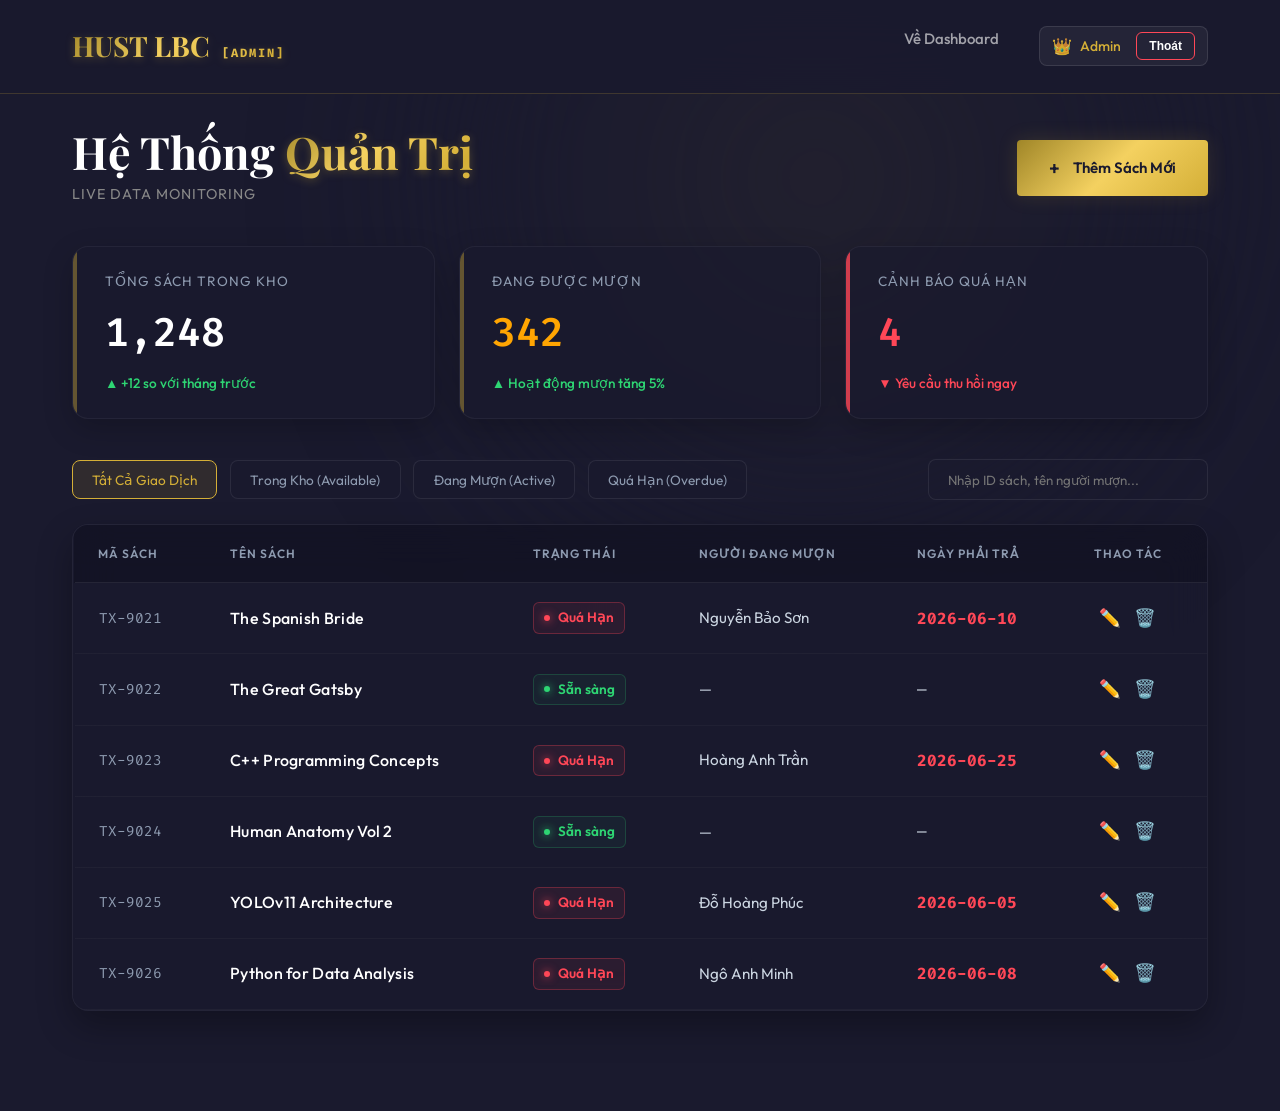
==== frontend/admin.html @ 91924d52 "fix something" ====
<!doctype html>
<html lang="en">
  <head>
    <meta charset="UTF-8" />
    <meta name="viewport" content="width=device-width, initial-scale=1.0" />
    <title>Admin Portal | HUST LBC</title>

    <link rel="preconnect" href="https://fonts.googleapis.com" />
    <link rel="preconnect" href="https://fonts.gstatic.com" crossorigin />
    <link
      href="https://fonts.googleapis.com/css2?family=Fira+Code:wght@400;500;600&family=Playfair+Display:ital,wght@0,600;0,700;1,600&family=Outfit:wght@300;400;500;600;700&display=swap"
      rel="stylesheet" />

    <link rel="stylesheet" href="assets/css/style.css" />
    <link rel="stylesheet" href="assets/css/admin.css?v=101" />
  </head>
  <body>
    <nav>
      <div class="container">
        <a href="index.html" class="logo metallic-gold"
          >HUST LBC <span class="admin-badge">[ADMIN]</span></a
        >
        <ul class="nav-links">
          <li><a href="dashboard.html">Về Dashboard</a></li>
          <li class="user-nav-wrapper" style="display: flex">
            <div class="user-info-box">
              <span class="user-icon" style="color: #ff4757">👑</span>
              <span id="user-display-name">Admin</span>
            </div>
            <button id="logout-btn" class="btn-logout">Thoát</button>
          </li>
        </ul>
      </div>
    </nav>

    <main class="admin-main">
      <div class="ambient-glow-fintech"></div>

      <div class="container">
        <header class="admin-header fade-in-up">
          <div>
            <h1 class="dash-title">
              Hệ Thống <span class="metallic-gold">Quản Trị</span>
            </h1>
            <p
              style="
                color: #888;
                font-size: 0.9rem;
                margin-top: 0.5rem;
                letter-spacing: 1px;
              ">
              LIVE DATA MONITORING
            </p>
          </div>
          <button class="btn btn-gold btn-glow" id="btn-add-book">
            <span style="font-size: 1.2rem; margin-right: 5px">+</span> Thêm
            Sách Mới
          </button>
        </header>

        <div class="fintech-summary fade-in-up" style="animation-delay: 0.1s">
          <div class="summary-card">
            <div class="card-title">Tổng Sách Trong Kho</div>
            <div class="card-value">1,248</div>
            <div class="card-trend trend-up">▲ +12 so với tháng trước</div>
          </div>
          <div class="summary-card">
            <div class="card-title">Đang Được Mượn</div>
            <div class="card-value" style="color: #ffa502">342</div>
            <div class="card-trend trend-up">▲ Hoạt động mượn tăng 5%</div>
          </div>
          <div class="summary-card card-alert">
            <div class="card-title">Cảnh Báo Quá Hạn</div>
            <div class="card-value" style="color: #ff4757" id="overdue-count">
              0
            </div>
            <div class="card-trend trend-down">▼ Yêu cầu thu hồi ngay</div>
          </div>
        </div>

        <div class="filter-bar fade-in-up" style="animation-delay: 0.2s">
          <div class="filter-pills" id="book-filters">
            <button class="pill-btn active" data-filter="all">
              Tất Cả Giao Dịch
            </button>
            <button class="pill-btn" data-filter="available">
              Trong Kho (Available)
            </button>
            <button class="pill-btn" data-filter="borrowed">
              Đang Mượn (Active)
            </button>
            <button class="pill-btn" data-filter="overdue">
              Quá Hạn (Overdue)
            </button>
          </div>
          <div class="search-box">
            <input
              type="text"
              id="admin-search"
              placeholder="Nhập ID sách, tên người mượn..."
              class="fintech-input" />
          </div>
        </div>

        <div class="table-container fade-in-up" style="animation-delay: 0.3s">
          <table class="fintech-table">
            <thead>
              <tr>
                <th>Mã Sách</th>
                <th>Tên Sách</th>
                <th>Trạng Thái</th>
                <th>Người Đang Mượn</th>
                <th>Ngày Phải Trả</th>
                <th>Thao Tác</th>
              </tr>
            </thead>
            <tbody id="admin-book-list"></tbody>
          </table>
        </div>
      </div>
    </main>

    <div id="book-modal" class="modal-overlay">
      <div class="modal-content scale-in">
        <h2 class="metallic-gold">Khởi Tạo Dữ Liệu Sách</h2>
        <p style="color: #888; margin-bottom: 2rem">
          Đang chờ API endpoint từ C++ backend.
        </p>
        <button class="btn btn-outline" id="close-book-modal">
          Đóng cửa sổ
        </button>
      </div>
    </div>
    <script src="assets/js/i18n.js"></script>

    <script src="assets/js/main.js"></script>
    <script src="assets/js/admin/admin.js"></script>
  </body>
</html>
---- frontend/assets/css/style.css ----
/* ==========================================================================
   GLOBAL VARIABLES & RESET
   ========================================================================== */
:root {
  --color-bg: #1a1a2e;
  --color-bg-alt: #16162a;
  --color-text: #ffffff;
  --color-text-muted: rgba(255, 255, 255, 0.6);
  --color-gold: #d4af37;
  --color-gold-light: #f4d160;
  --color-gold-dark: #a08628;
  --color-silver: #c0c0c0;
  --font-display: "Playfair Display", serif;
  --font-body: "Outfit", sans-serif;
}

*,
*::before,
*::after {
  margin: 0;
  padding: 0;
  box-sizing: border-box;
}

html {
  font-size: 16px;
  scroll-behavior: smooth;
}

body {
  font-family: var(--font-body);
  background: var(--color-bg);
  color: var(--color-text);
  line-height: 1.6;
  -webkit-font-smoothing: antialiased;
  min-height: 100vh;
  overflow-x: hidden;
}

.container {
  max-width: 1200px;
  margin: 0 auto;
  padding: 0 2rem;
}

/* ==========================================================================
   UTILITIES & TYPOGRAPHY
   ========================================================================== */
.metallic-gold {
  background: linear-gradient(
    135deg,
    var(--color-gold-dark) 0%,
    var(--color-gold-light) 25%,
    var(--color-gold) 50%,
    var(--color-gold-light) 75%,
    var(--color-gold-dark) 100%
  );
  -webkit-background-clip: text;
  -webkit-text-fill-color: transparent;
  background-clip: text;
  filter: drop-shadow(0 2px 4px rgba(212, 175, 55, 0.3));
  background-size: 200% auto;
  animation: shine 3s linear infinite;
}

.metallic-silver {
  background: linear-gradient(
    135deg,
    #888 0%,
    #fff 25%,
    #c0c0c0 50%,
    #fff 75%,
    #888 100%
  );
  -webkit-background-clip: text;
  -webkit-text-fill-color: transparent;
  background-clip: text;
}

a:focus-visible,
button:focus-visible {
  outline: 2px solid var(--color-gold);
  outline-offset: 4px;
}

/* ==========================================================================
   COMPONENTS: BUTTONS
   ========================================================================== */
.btn {
  display: inline-flex;
  align-items: center;
  gap: 0.5rem;
  padding: 1rem 2rem;
  font-family: inherit;
  font-size: 0.9375rem;
  font-weight: 600;
  text-decoration: none;
  border: none;
  border-radius: 4px;
  cursor: pointer;
  transition: all 0.4s ease;
}

.btn-gold {
  color: var(--color-bg);
  background: linear-gradient(
    135deg,
    var(--color-gold-dark),
    var(--color-gold-light),
    var(--color-gold)
  );
  box-shadow:
    0 4px 15px rgba(212, 175, 55, 0.3),
    inset 0 1px 0 rgba(255, 255, 255, 0.3),
    inset 0 -1px 0 rgba(0, 0, 0, 0.1);
  animation: goldGlow 2s ease-in-out infinite;
}

.btn-gold:hover {
  transform: translateY(-2px);
  animation: none;
  box-shadow:
    0 8px 25px rgba(212, 175, 55, 0.4),
    inset 0 1px 0 rgba(255, 255, 255, 0.3),
    inset 0 -1px 0 rgba(0, 0, 0, 0.1);
}

.btn-outline {
  color: var(--color-gold);
  background: transparent;
  border: 2px solid var(--color-gold);
}

.btn-outline:hover {
  background: rgba(212, 175, 55, 0.1);
}

/* ==========================================================================
   LAYOUT: HEADER (NAV)
   ========================================================================== */
nav {
  position: fixed;
  top: 0;
  left: 0;
  right: 0;
  z-index: 100;
  padding: 1.5rem 0;
  background: rgba(26, 26, 46, 0.9);
  backdrop-filter: blur(20px);
  border-bottom: 1px solid rgba(212, 175, 55, 0.2);
}

nav .container {
  display: flex;
  justify-content: space-between;
  align-items: center;
}

.logo {
  font-family: var(--font-display);
  font-size: 1.75rem;
  font-weight: 700;
  text-decoration: none;
}

.nav-links {
  display: flex;
  gap: 2.5rem;
  list-style: none;
}

.nav-links a {
  font-size: 0.9375rem;
  font-weight: 500;
  text-decoration: none;
  color: var(--color-text-muted);
  transition: all 0.3s ease;
  position: relative;
}

.nav-links a::after {
  content: "";
  position: absolute;
  bottom: -4px;
  left: 0;
  width: 0;
  height: 2px;
  background: linear-gradient(
    90deg,
    var(--color-gold-dark),
    var(--color-gold-light)
  );
  transition: width 0.3s cubic-bezier(0.34, 1.56, 0.64, 1);
}

.nav-links a:hover {
  color: var(--color-gold);
}

.nav-links a:hover::after {
  width: 100%;
}

@media (max-width: 768px) {
  .nav-links {
    display: none;
  }
}

/* ==========================================================================
   LAYOUT: FOOTER
   ========================================================================== */
footer {
  padding: 60px 0 40px;
  border-top: 1px solid rgba(212, 175, 55, 0.2);
  text-align: center;
}

.footer-logo {
  font-family: var(--font-display);
  font-size: 1.5rem;
  font-weight: 700;
  margin-bottom: 1rem;
}

footer p {
  font-size: 0.875rem;
  color: var(--color-text-muted);
}

/* ==========================================================================
   GLOBAL ANIMATIONS
   ========================================================================== */
@keyframes fadeInUp {
  from {
    opacity: 0;
    transform: translateY(60px);
  }
  to {
    opacity: 1;
    transform: translateY(0);
  }
}

@keyframes shine {
  0% {
    background-position: -200% center;
  }
  100% {
    background-position: 200% center;
  }
}

@keyframes goldGlow {
  0%,
  100% {
    box-shadow: 0 4px 15px rgba(212, 175, 55, 0.3);
  }
  50% {
    box-shadow:
      0 4px 30px rgba(212, 175, 55, 0.5),
      0 0 50px rgba(212, 175, 55, 0.2);
  }
}

.reveal {
  opacity: 0;
  transform: translateY(60px);
  transition:
    opacity 0.8s cubic-bezier(0.16, 1, 0.3, 1),
    transform 0.8s cubic-bezier(0.16, 1, 0.3, 1);
}

.reveal.revealed {
  opacity: 1;
  transform: translateY(0);
}

.reveal-3d {
  opacity: 0;
  transform: translateY(40px) rotateX(10deg);
  transition:
    opacity 0.8s cubic-bezier(0.16, 1, 0.3, 1),
    transform 0.8s cubic-bezier(0.16, 1, 0.3, 1);
}

.reveal-3d.revealed {
  opacity: 1;
  transform: translateY(0) rotateX(0deg);
}

.stagger-1 {
  transition-delay: 0.1s;
}
.stagger-2 {
  transition-delay: 0.2s;
}
.stagger-3 {
  transition-delay: 0.3s;
}
.stagger-4 {
  transition-delay: 0.4s;
}

/* Reduced Motion Override */
@media (prefers-reduced-motion: reduce) {
  *,
  .btn-gold,
  .reveal,
  .reveal-3d {
    animation-duration: 0.01ms !important;
    transition-duration: 0.01ms !important;
    animation-delay: 0ms !important;
  }
  .metallic-gold {
    animation: none;
  }
  .reveal,
  .reveal-3d {
    opacity: 1;
    transform: none;
  }
}
/* ==========================================================================
   USER PROFILE NAVBAR (HIỂN THỊ TÀI KHOẢN VÀ NÚT ĐĂNG XUẤT)
   ========================================================================== */
.user-nav-wrapper {
  display: flex;
  align-items: center;
  gap: 15px;
  padding: 5px 12px;
  background-color: rgba(255, 255, 255, 0.05);
  border-radius: 8px;
  border: 1px solid rgba(255, 255, 255, 0.1);
  transition: all 0.3s ease;
}

.user-info-box {
  display: flex;
  align-items: center;
  gap: 8px;
  color: #ffffff;
  font-size: 14px;
  font-weight: 500;
}

.user-icon {
  font-size: 16px;
  opacity: 0.8;
}

#user-display-name {
  color: var(--color-gold, #d4af37);
  max-width: 150px;
  white-space: nowrap;
  overflow: hidden;
  text-overflow: ellipsis;
}

.btn-logout {
  background-color: transparent;
  color: #ffffff;
  border: 1px solid #ff4757;
  padding: 6px 12px;
  font-size: 12px;
  font-weight: 600;
  border-radius: 6px;
  cursor: pointer;
  transition: all 0.3s ease;
}

.btn-logout:hover {
  background-color: #ff4757;
  color: #ffffff;
  box-shadow: 0 0 10px rgba(255, 71, 87, 0.4);
  transform: translateY(-1px);
}

.btn-logout:active {
  transform: translateY(1px);
}
/* ==========================================================================
   ⚙️ GLOBAL LIGHT THEME (Áp dụng cho mọi trang)
   ========================================================================== */
body.light-theme {
  background-color: #f5f5f7 !important;
  color: #1d1d1f !important;
}

body.light-theme nav {
  background: rgba(255, 255, 255, 0.95) !important;
  border-bottom: 1px solid rgba(0, 0, 0, 0.08);
  box-shadow: 0 2px 10px rgba(0, 0, 0, 0.05);
}

body.light-theme .nav-links a,
body.light-theme .logo {
  color: #b8860b !important;
  font-weight: 500;
}

body.light-theme .nav-links a:hover,
body.light-theme .nav-links a.active {
  color: #ffd700 !important;
  border-bottom: 2px solid #ffd700;
}

body.light-theme .user-info-box {
  color: #1d1d1f !important;
}

body.light-theme .user-nav-wrapper {
  background-color: rgba(0, 0, 0, 0.05) !important;
  border-color: rgba(0, 0, 0, 0.1) !important;
}

/* Đổi màu các Khối (Card) và Tiêu đề trên nền sáng */
body.light-theme .section-title,
body.light-theme .card-title,
body.light-theme .product-title,
body.light-theme h1,
body.light-theme h2,
body.light-theme h3 {
  color: #1d1d1f !important;
}

body.light-theme .product-card-inner,
body.light-theme .stat-card,
body.light-theme .setting-card-luxury {
  background: rgba(0, 0, 0, 0.02) !important;
  border-color: rgba(0, 0, 0, 0.08) !important;
  box-shadow: 0 4px 15px rgba(0, 0, 0, 0.05);
}

body.light-theme .card-desc,
body.light-theme .hero-description,
body.light-theme p {
  color: #6e6e73 !important;
}
---- frontend/assets/css/admin.css ----
/* ==========================================================================
   ADMIN PORTAL - FINTECH MIDNIGHT SAPPHIRE EDITION
   ========================================================================== */
.admin-main {
  background-color: #1a1a2e; /* Sắc độ gốc của dải màu huyền bí */
  background-image: radial-gradient(
    at 50% 0%,
    rgba(26, 26, 46, 0.8) 0px,
    transparent 50%
  );
  color: #ffffff;
  padding-top: 130px;
  padding-bottom: 100px;
  min-height: 100vh;
  position: relative;
  overflow: hidden;
}

.admin-badge {
  font-family: "Fira Code", monospace;
  font-size: 0.75rem;
  color: #ff4757;
  letter-spacing: 2px;
  margin-left: 5px;
}

/* Tinh chỉnh quầng sáng hòa quyện giữa sắc vàng kim và xanh Sapphire */
.ambient-glow-fintech {
  position: absolute;
  top: -20%;
  right: 5%;
  width: 800px;
  height: 800px;
  background: radial-gradient(
    circle,
    rgba(212, 175, 55, 0.06) 0%,
    rgba(26, 26, 46, 0.9) 50%,
    transparent 70%
  );
  filter: blur(90px);
  z-index: 0;
  pointer-events: none;
}

.container {
  position: relative;
  z-index: 1;
}

.admin-header {
  display: flex;
  justify-content: space-between;
  align-items: center;
  margin-bottom: 2.5rem;
}
.dash-title {
  font-family: var(--font-display);
  font-size: 2.8rem;
  line-height: 1;
}

.btn-glow {
  box-shadow: 0 0 20px rgba(212, 175, 55, 0.15);
  transition: all 0.3s ease;
}
.btn-glow:hover {
  box-shadow: 0 0 30px rgba(212, 175, 55, 0.4);
  transform: translateY(-2px);
}

/* =======================================
   SUMMARY CARDS (FINTECH KÍNH MỜ TRÊN NỀN SAPPHIRE)
   ======================================= */
.fintech-summary {
  display: grid;
  grid-template-columns: repeat(3, 1fr);
  gap: 1.5rem;
  margin-bottom: 2.5rem;
}
.summary-card {
  background: rgba(
    26,
    26,
    46,
    0.6
  ); /* Đổ lớp kính mờ theo đúng tông màu phối */
  border: 1px solid rgba(255, 255, 255, 0.05);
  border-radius: 16px;
  padding: 1.5rem 2rem;
  backdrop-filter: blur(20px);
  -webkit-backdrop-filter: blur(20px);
  transition: all 0.4s cubic-bezier(0.16, 1, 0.3, 1);
  position: relative;
  overflow: hidden;
  box-shadow: 0 10px 30px rgba(0, 0, 0, 0.2);
}
.summary-card:hover {
  transform: translateY(-5px);
  background: rgba(26, 26, 46, 0.8);
  border-color: rgba(212, 175, 55, 0.25);
  box-shadow: 0 20px 40px rgba(0, 0, 0, 0.4);
}
.summary-card::before {
  content: "";
  position: absolute;
  top: 0;
  left: 0;
  width: 4px;
  height: 100%;
  background: var(--color-gold);
  opacity: 0.4;
}
.card-alert::before {
  background: #ff4757;
  opacity: 0.8;
}

.card-title {
  font-size: 0.85rem;
  color: #8e9bb0;
  text-transform: uppercase;
  letter-spacing: 1px;
  margin-bottom: 0.5rem;
}
.card-value {
  font-family: "Fira Code", monospace;
  font-size: 2.5rem;
  font-weight: 600;
  margin-bottom: 0.5rem;
}
.card-trend {
  font-size: 0.85rem;
  font-weight: 500;
}
.trend-up {
  color: #2ed573;
}
.trend-down {
  color: #ff4757;
}

/* =======================================
   BỘ LỌC TÌM KIẾM
   ======================================= */
.filter-bar {
  display: flex;
  justify-content: space-between;
  align-items: center;
  margin-bottom: 1.5rem;
}
.filter-pills {
  display: flex;
  gap: 0.8rem;
}
.pill-btn {
  background: rgba(26, 26, 46, 0.4);
  border: 1px solid rgba(255, 255, 255, 0.08);
  color: #8e9bb0;
  padding: 0.6rem 1.2rem;
  border-radius: 8px;
  font-size: 0.85rem;
  cursor: pointer;
  transition: all 0.3s ease;
  font-family: var(--font-body);
}
.pill-btn:hover {
  color: #fff;
  border-color: rgba(255, 255, 255, 0.25);
  background: rgba(26, 26, 46, 0.7);
}
.pill-btn.active {
  background: rgba(212, 175, 55, 0.12);
  color: var(--color-gold);
  border-color: var(--color-gold);
}

.fintech-input {
  background: rgba(26, 26, 46, 0.5);
  border: 1px solid rgba(255, 255, 255, 0.08);
  color: #fff;
  padding: 0.7rem 1.2rem;
  border-radius: 8px;
  width: 280px;
  font-family: var(--font-body);
  outline: none;
  transition: all 0.3s ease;
}
.fintech-input:focus {
  border-color: var(--color-gold);
  box-shadow: 0 0 15px rgba(212, 175, 55, 0.15);
  background: rgba(26, 26, 46, 0.9);
}

/* =======================================
   BẢNG DỮ LIỆU CẤU TRÚC PHẲNG (FINTECH TABLE)
   ======================================= */
.table-container {
  background: rgba(26, 26, 46, 0.4);
  border: 1px solid rgba(255, 255, 255, 0.05);
  border-radius: 16px;
  overflow: hidden;
  backdrop-filter: blur(20px);
  -webkit-backdrop-filter: blur(20px);
  box-shadow: 0 15px 35px rgba(0, 0, 0, 0.3);
}
.fintech-table {
  width: 100%;
  border-collapse: collapse;
  text-align: left;
}
.fintech-table th {
  color: #8e9bb0;
  font-size: 0.75rem;
  font-weight: 600;
  text-transform: uppercase;
  letter-spacing: 1px;
  padding: 1.2rem 1.5rem;
  border-bottom: 1px solid rgba(255, 255, 255, 0.08);
  background: rgba(15, 15, 32, 0.6);
}
.fintech-table td {
  padding: 1.2rem 1.5rem;
  border-bottom: 1px solid rgba(255, 255, 255, 0.03);
  transition: all 0.2s ease;
}

/* Hiệu ứng trượt nhẹ thanh vàng khi rê chuột qua hàng */
.fintech-table tbody tr {
  transition: all 0.3s ease;
  border-left: 2px solid transparent;
}
.fintech-table tbody tr:hover {
  background: rgba(255, 255, 255, 0.02);
  border-left: 2px solid var(--color-gold);
  transform: scale(1.002);
}

.book-id {
  font-family: "Fira Code", monospace;
  color: #8e9bb0;
  font-size: 0.9rem;
}
.book-title {
  font-weight: 500;
  color: #fff;
  letter-spacing: 0.3px;
}
.book-borrower {
  color: #cbd5e1;
  font-size: 0.95rem;
}

/* Trạng thái đèn báo hiệu kỹ thuật số */
.status-indicator {
  display: inline-flex;
  align-items: center;
  gap: 8px;
  font-size: 0.85rem;
  font-weight: 600;
  padding: 4px 10px;
  border-radius: 6px;
}
.dot {
  width: 6px;
  height: 6px;
  border-radius: 50%;
}

.status-available {
  background: rgba(46, 213, 115, 0.05);
  color: #2ed573;
  border: 1px solid rgba(46, 213, 115, 0.2);
}
.status-available .dot {
  background: #2ed573;
  box-shadow: 0 0 8px #2ed573;
}

.status-borrowed {
  background: rgba(255, 165, 2, 0.05);
  color: #ffa502;
  border: 1px solid rgba(255, 165, 2, 0.2);
}
.status-borrowed .dot {
  background: #ffa502;
  box-shadow: 0 0 8px #ffa502;
}

/* Trạng thái quá hạn dứt khoát */
.status-overdue {
  background: rgba(255, 71, 87, 0.08);
  color: #ff4757;
  border: 1px solid rgba(255, 71, 87, 0.3);
  animation: pulseBgRed 2s infinite;
}
.status-overdue .dot {
  background: #ff4757;
  box-shadow: 0 0 10px #ff4757;
}
.date-overdue {
  font-family: "Fira Code", monospace;
  color: #ff4757 !important;
  font-weight: bold;
}
.date-normal {
  font-family: "Fira Code", monospace;
  color: #cbd5e1;
}

@keyframes pulseBgRed {
  0%,
  100% {
    background: rgba(255, 71, 87, 0.04);
  }
  50% {
    background: rgba(255, 71, 87, 0.14);
    box-shadow: 0 0 15px rgba(255, 71, 87, 0.15);
  }
}

.action-btn {
  background: none;
  border: none;
  font-size: 1.1rem;
  cursor: pointer;
  padding: 5px;
  transition: all 0.2s;
  border-radius: 6px;
}
.action-btn:hover {
  background: rgba(255, 255, 255, 0.08);
  transform: translateY(-2px);
}

/* =======================================
   ANIMATIONS
   ======================================= */
.fade-in-up {
  opacity: 0;
  transform: translateY(20px);
  animation: fadeInUp 0.6s cubic-bezier(0.16, 1, 0.3, 1) forwards;
}
@keyframes fadeInUp {
  to {
    opacity: 1;
    transform: translateY(0);
  }
}

.row-fade-in {
  opacity: 0;
  transform: translateX(-10px);
  animation: rowFadeIn 0.4s ease forwards;
}
@keyframes rowFadeIn {
  to {
    opacity: 1;
    transform: translateX(0);
  }
}

/* Modal */
.modal-overlay {
  position: fixed;
  top: 0;
  left: 0;
  width: 100%;
  height: 100%;
  background: rgba(15, 15, 32, 0.7);
  z-index: 1000;
  display: flex;
  align-items: center;
  justify-content: center;
  opacity: 0;
  visibility: hidden;
  transition: all 0.3s ease;
  backdrop-filter: blur(8px);
}
.modal-overlay.active {
  opacity: 1;
  visibility: visible;
}
.modal-content {
  background: #1a1a2e;
  padding: 2.5rem;
  border-radius: 16px;
  border: 1px solid rgba(212, 175, 55, 0.25);
  text-align: center;
  box-shadow: 0 25px 50px rgba(0, 0, 0, 0.5);
}
.scale-in {
  transform: scale(0.9);
  transition: all 0.3s cubic-bezier(0.16, 1, 0.3, 1);
}
.modal-overlay.active .scale-in {
  transform: scale(1);
}
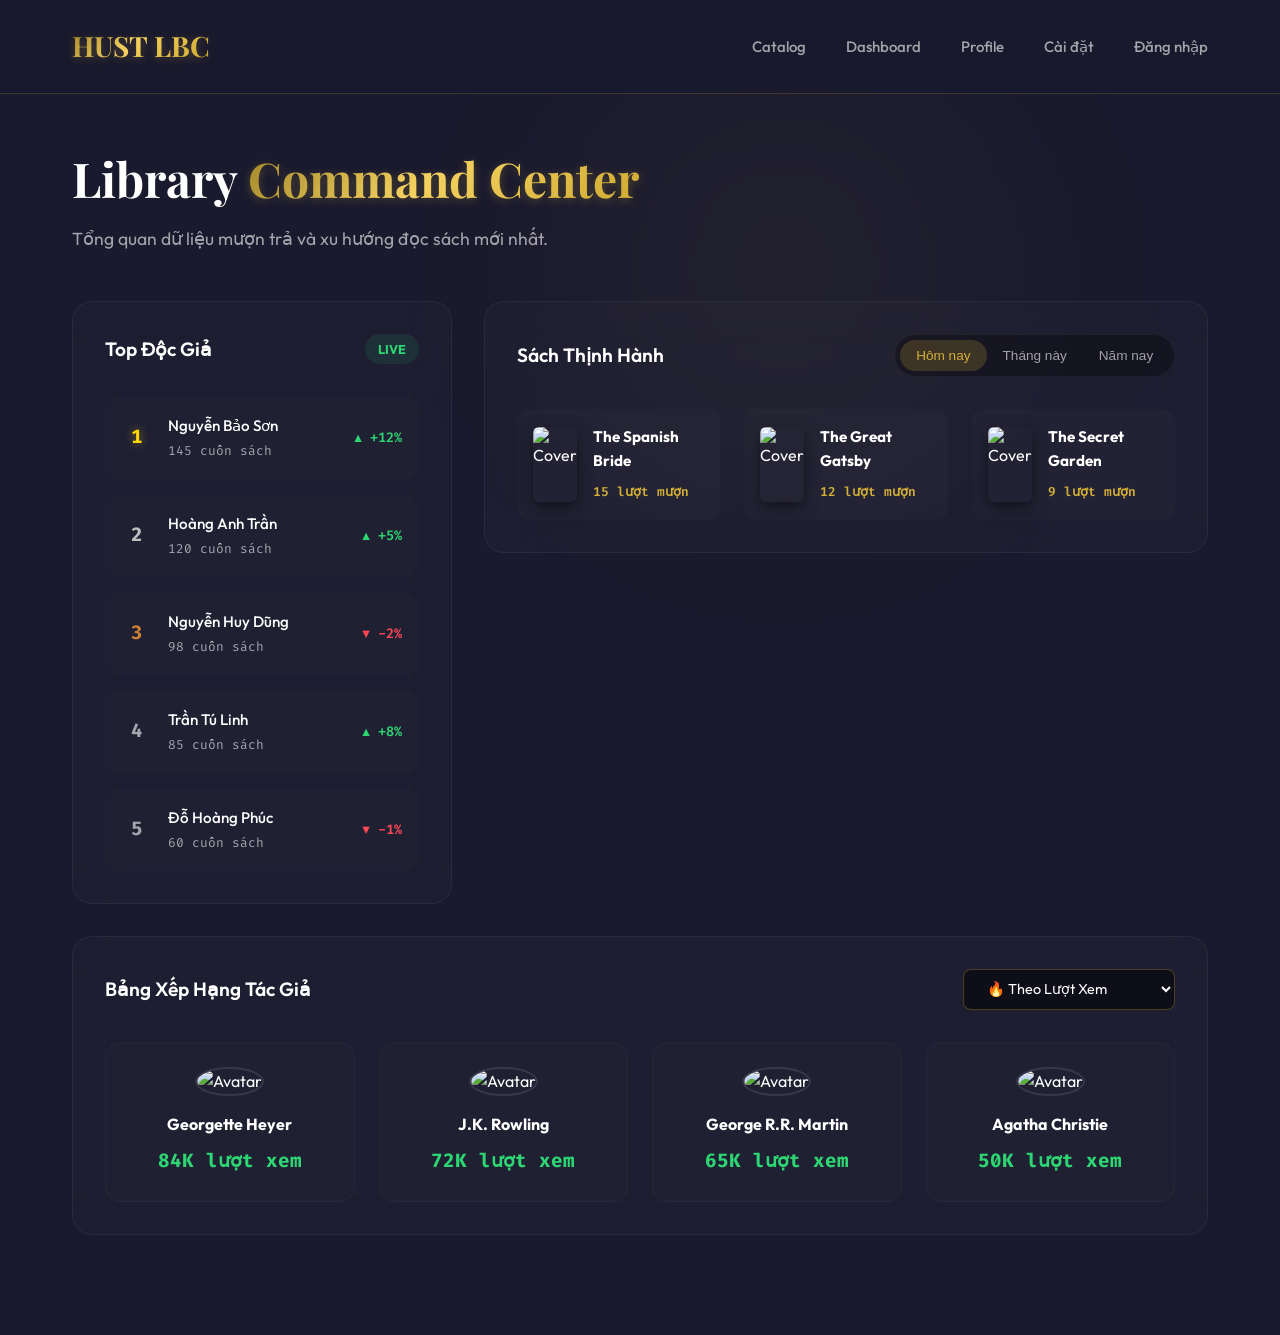
==== commit b152e163: "ADMIN DASHBOARD 13/6/2026" ====
--- a/frontend/admin.html
+++ b/frontend/admin.html
@@ -4,15 +4,13 @@
     <meta charset="UTF-8" />
     <meta name="viewport" content="width=device-width, initial-scale=1.0" />
     <title>Admin Portal | HUST LBC</title>
-
     <link rel="preconnect" href="https://fonts.googleapis.com" />
     <link rel="preconnect" href="https://fonts.gstatic.com" crossorigin />
     <link
       href="https://fonts.googleapis.com/css2?family=Fira+Code:wght@400;500;600&family=Playfair+Display:ital,wght@0,600;0,700;1,600&family=Outfit:wght@300;400;500;600;700&display=swap"
       rel="stylesheet" />
-
     <link rel="stylesheet" href="assets/css/style.css" />
-    <link rel="stylesheet" href="assets/css/admin.css?v=101" />
+    <link rel="stylesheet" href="assets/css/admin.css?v=105" />
   </head>
   <body>
     <nav>
@@ -35,7 +33,6 @@
 
     <main class="admin-main">
       <div class="ambient-glow-fintech"></div>
-
       <div class="container">
         <header class="admin-header fade-in-up">
           <div>
@@ -58,82 +55,318 @@
           </button>
         </header>
 
-        <div class="fintech-summary fade-in-up" style="animation-delay: 0.1s">
+        <div
+          class="fintech-summary fade-in-up"
+          style="animation-delay: 0.1s; grid-template-columns: repeat(4, 1fr)">
+          <div class="summary-card">
+            <div class="card-title">Tổng Người Dùng</div>
+            <div
+              class="card-value"
+              id="total-users-count"
+              style="color: #00d2d3">
+              0
+            </div>
+            <div class="card-trend trend-up">Thành viên hệ thống</div>
+          </div>
           <div class="summary-card">
             <div class="card-title">Tổng Sách Trong Kho</div>
-            <div class="card-value">1,248</div>
-            <div class="card-trend trend-up">▲ +12 so với tháng trước</div>
+            <div class="card-value" id="total-books-count">0</div>
+            <div class="card-trend trend-up">Kho lưu trữ vật lý</div>
           </div>
           <div class="summary-card">
             <div class="card-title">Đang Được Mượn</div>
-            <div class="card-value" style="color: #ffa502">342</div>
-            <div class="card-trend trend-up">▲ Hoạt động mượn tăng 5%</div>
+            <div
+              class="card-value"
+              id="borrowed-books-count"
+              style="color: #ffa502">
+              0
+            </div>
+            <div class="card-trend trend-up">Giao dịch Active</div>
           </div>
           <div class="summary-card card-alert">
             <div class="card-title">Cảnh Báo Quá Hạn</div>
             <div class="card-value" style="color: #ff4757" id="overdue-count">
               0
             </div>
-            <div class="card-trend trend-down">▼ Yêu cầu thu hồi ngay</div>
-          </div>
-        </div>
-
-        <div class="filter-bar fade-in-up" style="animation-delay: 0.2s">
-          <div class="filter-pills" id="book-filters">
-            <button class="pill-btn active" data-filter="all">
-              Tất Cả Giao Dịch
-            </button>
-            <button class="pill-btn" data-filter="available">
-              Trong Kho (Available)
-            </button>
-            <button class="pill-btn" data-filter="borrowed">
-              Đang Mượn (Active)
-            </button>
-            <button class="pill-btn" data-filter="overdue">
-              Quá Hạn (Overdue)
-            </button>
-          </div>
-          <div class="search-box">
-            <input
-              type="text"
-              id="admin-search"
-              placeholder="Nhập ID sách, tên người mượn..."
-              class="fintech-input" />
-          </div>
-        </div>
-
-        <div class="table-container fade-in-up" style="animation-delay: 0.3s">
-          <table class="fintech-table">
+            <div class="card-trend trend-down">Cần thu hồi ngay</div>
+          </div>
+        </div>
+
+        <div
+          class="filter-pills fade-in-up"
+          style="
+            margin-bottom: 2rem;
+            border-bottom: 1px solid rgba(255, 255, 255, 0.06);
+            padding-bottom: 12px;
+            display: flex;
+            gap: 10px;
+          ">
+          <button
+            class="pill-btn active"
+            id="tab-books-btn"
+            style="font-size: 0.95rem; padding: 0.7rem 1.5rem">
+            📚 Quản Lý Kho Sách
+          </button>
+          <button
+            class="pill-btn"
+            id="tab-users-btn"
+            style="font-size: 0.95rem; padding: 0.7rem 1.5rem">
+            👥 Quản Lý Người Dùng
+          </button>
+        </div>
+
+        <div id="section-books">
+          <div class="filter-bar fade-in-up" style="animation-delay: 0.15s">
+            <div class="filter-pills" id="book-filters">
+              <button class="pill-btn active" data-filter="all">
+                Tất Cả Giao Dịch
+              </button>
+              <button class="pill-btn" data-filter="available">
+                Trong Kho (Available)
+              </button>
+              <button class="pill-btn" data-filter="borrowed">
+                Đang Mượn (Active)
+              </button>
+              <button class="pill-btn" data-filter="overdue">
+                Quá Hạn (Overdue)
+              </button>
+            </div>
+            <div class="search-box">
+              <input
+                type="text"
+                id="admin-search"
+                placeholder="Nhập ID sách, tên người mượn..."
+                class="fintech-input" />
+            </div>
+          </div>
+          <div class="table-container fade-in-up" style="animation-delay: 0.2s">
+            <table class="fintech-table">
+              <thead>
+                <tr>
+                  <th>Mã Sách</th>
+                  <th>Tên Sách</th>
+                  <th>Trạng Thái</th>
+                  <th>Người Đang Mượn</th>
+                  <th>Ngày Phải Trả</th>
+                  <th>Thao Tác</th>
+                </tr>
+              </thead>
+              <tbody id="admin-book-list"></tbody>
+            </table>
+          </div>
+        </div>
+
+        <div id="section-users" style="display: none">
+          <div class="filter-bar fade-in-up">
+            <div class="filter-pills">
+              <button class="pill-btn active" data-user-filter="all">
+                Tất Cả Thành Viên
+              </button>
+              <button class="pill-btn" data-user-filter="borrowing">
+                Đang Mượn Sách
+              </button>
+              <button class="pill-btn" data-user-filter="overdue">
+                Bị Quá Hạn ⚠️
+              </button>
+            </div>
+            <div class="search-box">
+              <input
+                type="text"
+                id="user-search"
+                placeholder="Tìm kiếm tên, email tài khoản..."
+                class="fintech-input" />
+            </div>
+          </div>
+          <div class="table-container fade-in-up">
+            <table class="fintech-table">
+              <thead>
+                <tr>
+                  <th>Mã UV</th>
+                  <th>Họ Tên</th>
+                  <th>Email Tài Khoản</th>
+                  <th>Mật Khẩu</th>
+                  <th>Phân Hạng Quyền</th>
+                  <th>Sách Đang Giữ</th>
+                  <th>Tiền Đang Cọc</th>
+                  <th>Thao Tác</th>
+                </tr>
+              </thead>
+              <tbody id="admin-user-list"></tbody>
+            </table>
+          </div>
+        </div>
+      </div>
+    </main>
+
+    <div id="book-modal" class="modal-overlay">
+      <div
+        class="modal-content scale-in"
+        style="width: 450px; max-height: 85vh; overflow-y: auto">
+        <h2 class="metallic-gold">Thêm Sách Mới</h2>
+        <input
+          type="text"
+          id="new-book-title"
+          class="fintech-input"
+          placeholder="Tên sách mượn..."
+          style="width: 100%; margin-bottom: 12px" />
+        <input
+          type="text"
+          id="new-book-author"
+          class="fintech-input"
+          placeholder="Tên tác giả..."
+          style="width: 100%; margin-bottom: 12px" />
+        <input
+          type="text"
+          id="new-book-category"
+          class="fintech-input"
+          placeholder="Thể loại (VD: Giáo trình, CNTT...)..."
+          style="width: 100%; margin-bottom: 12px" />
+        <input
+          type="number"
+          id="new-book-price"
+          class="fintech-input"
+          placeholder="Giá tiền cọc/mượn (VNĐ)..."
+          style="width: 100%; margin-bottom: 12px" />
+        <input
+          type="text"
+          id="new-book-image"
+          class="fintech-input"
+          placeholder="Link URL ảnh bìa sách..."
+          style="width: 100%; margin-bottom: 12px" />
+        <input
+          type="text"
+          id="new-book-auth-image"
+          class="fintech-input"
+          placeholder="Link URL ảnh tác giả..."
+          style="width: 100%; margin-bottom: 12px" />
+        <textarea
+          id="new-book-summary"
+          class="fintech-input"
+          placeholder="Nhập một đoạn tóm tắt nội dung cuốn sách..."
+          style="
+            width: 100%;
+            height: 80px;
+            margin-bottom: 20px;
+            resize: none;
+          "></textarea>
+        <div style="display: flex; gap: 10px; justify-content: center">
+          <button class="btn btn-gold" id="submit-new-book">
+            Xác nhận Thêm
+          </button>
+          <button class="btn btn-outline" id="close-book-modal">Hủy bỏ</button>
+        </div>
+      </div>
+    </div>
+
+    <div id="edit-book-modal" class="modal-overlay">
+      <div
+        class="modal-content scale-in"
+        style="width: 460px; max-height: 85vh; overflow-y: auto">
+        <h2 class="metallic-gold" style="margin-bottom: 1.5rem">
+          Cập Nhật Thông Tin Sách
+        </h2>
+        <input type="hidden" id="edit-book-raw-id" />
+        <div style="display: flex; gap: 10px; margin-bottom: 15px">
+          <select id="edit-book-status" class="fintech-input" style="flex: 1">
+            <option value="Available">🟢 Sẵn sàng (Trong kho)</option>
+            <option value="Active">🟠 Đang mượn (Active)</option>
+            <option value="Overdue">🔴 Quá hạn (Cảnh báo)</option>
+          </select>
+          <input
+            type="text"
+            id="edit-book-date"
+            class="fintech-input"
+            placeholder="Hạn trả (DD/MM/YYYY)"
+            style="flex: 1" />
+        </div>
+        <input
+          type="text"
+          id="edit-book-title"
+          class="fintech-input"
+          placeholder="Tên sách..."
+          style="width: 100%; margin-bottom: 12px" />
+        <input
+          type="text"
+          id="edit-book-author"
+          class="fintech-input"
+          placeholder="Tác giả..."
+          style="width: 100%; margin-bottom: 12px" />
+        <input
+          type="text"
+          id="edit-book-category"
+          class="fintech-input"
+          placeholder="Thể loại..."
+          style="width: 100%; margin-bottom: 12px" />
+        <input
+          type="number"
+          id="edit-book-price"
+          class="fintech-input"
+          placeholder="Giá mượn..."
+          style="width: 100%; margin-bottom: 12px" />
+        <input
+          type="text"
+          id="edit-book-image"
+          class="fintech-input"
+          placeholder="Link ảnh bìa..."
+          style="width: 100%; margin-bottom: 12px" />
+        <input
+          type="text"
+          id="edit-book-auth-image"
+          class="fintech-input"
+          placeholder="Link ảnh tác giả..."
+          style="width: 100%; margin-bottom: 12px" />
+        <textarea
+          id="edit-book-summary"
+          class="fintech-input"
+          placeholder="Tóm tắt..."
+          style="
+            width: 100%;
+            height: 70px;
+            margin-bottom: 20px;
+            resize: none;
+          "></textarea>
+        <div style="display: flex; gap: 10px; justify-content: center">
+          <button class="btn btn-gold" id="submit-edit-book">
+            Lưu Thay Đổi
+          </button>
+          <button class="btn btn-outline" id="close-edit-modal">Hủy bỏ</button>
+        </div>
+      </div>
+    </div>
+
+    <div id="user-detail-modal" class="modal-overlay">
+      <div class="modal-content scale-in" style="width: 550px; padding: 2rem">
+        <h2 class="metallic-gold" id="dt-user-name">Chi Tiết Sách Mượn</h2>
+        <p
+          id="dt-user-email"
+          style="
+            color: #8e9bb0;
+            font-family: &quot;Fira Code&quot;, monospace;
+            margin-bottom: 1.5rem;
+            font-size: 0.9rem;
+          "></p>
+        <div style="max-height: 250px; overflow-y: auto; margin-bottom: 1.5rem">
+          <table class="fintech-table" style="font-size: 0.9rem">
             <thead>
               <tr>
-                <th>Mã Sách</th>
-                <th>Tên Sách</th>
-                <th>Trạng Thái</th>
-                <th>Người Đang Mượn</th>
-                <th>Ngày Phải Trả</th>
-                <th>Thao Tác</th>
+                <th>Tên Sách Đang Giữ</th>
+                <th>Tiền Đặt Cọc</th>
+                <th>Hạn Trả Gốc</th>
               </tr>
             </thead>
-            <tbody id="admin-book-list"></tbody>
+            <tbody id="dt-book-list"></tbody>
           </table>
         </div>
-      </div>
-    </main>
-
-    <div id="book-modal" class="modal-overlay">
-      <div class="modal-content scale-in">
-        <h2 class="metallic-gold">Khởi Tạo Dữ Liệu Sách</h2>
-        <p style="color: #888; margin-bottom: 2rem">
-          Đang chờ API endpoint từ C++ backend.
-        </p>
-        <button class="btn btn-outline" id="close-book-modal">
-          Đóng cửa sổ
-        </button>
+        <div style="display: flex; justify-content: flex-end">
+          <button class="btn btn-outline" id="close-user-detail-modal">
+            Đóng cửa sổ
+          </button>
+        </div>
       </div>
     </div>
+
     <script src="assets/js/i18n.js"></script>
-
     <script src="assets/js/main.js"></script>
-    <script src="assets/js/admin/admin.js"></script>
+    <script src="assets/js/admin/admin.js?v=105"></script>
   </body>
 </html>
